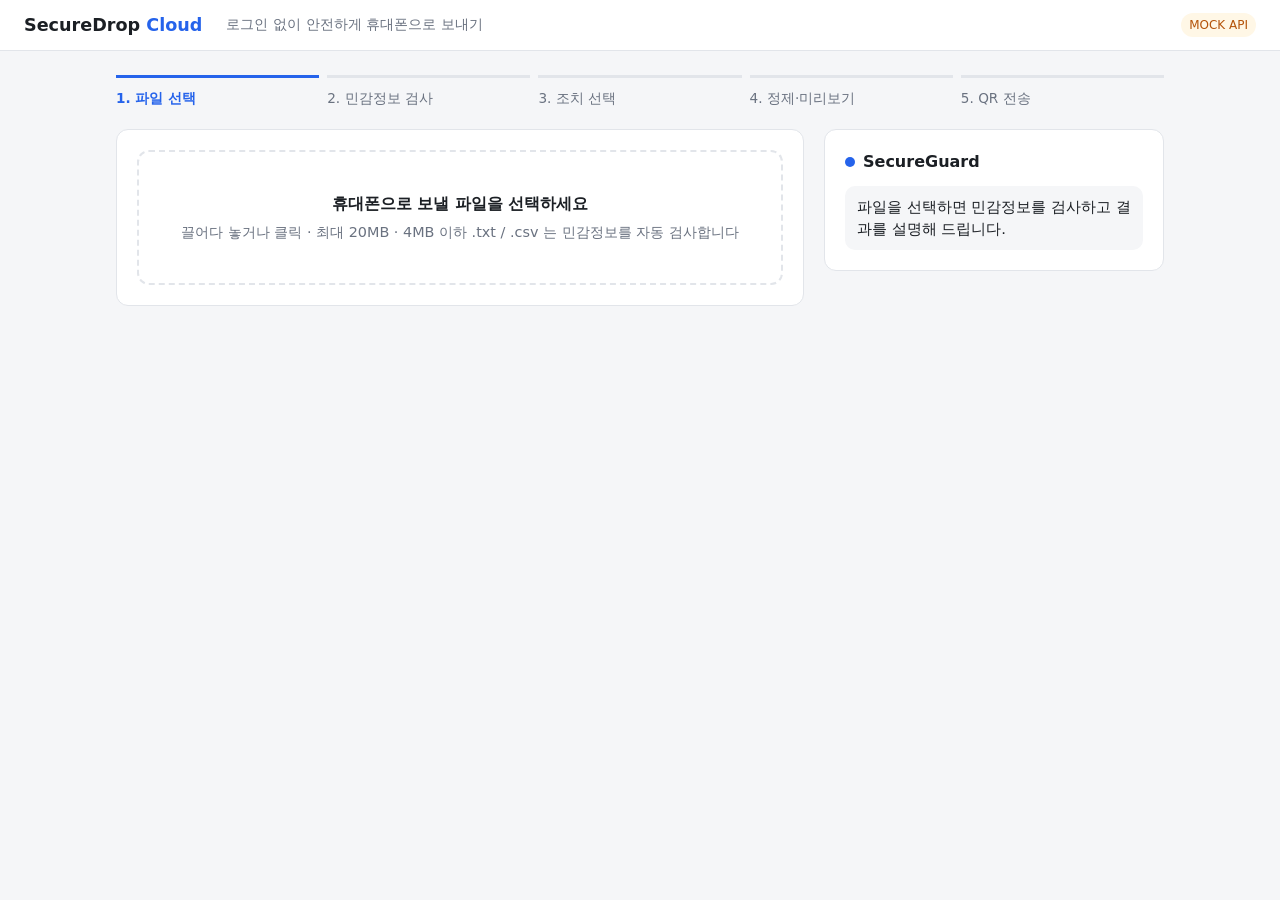
==== frontend/index.html @ 18056f9e "feat: share window.SD_CONFIG with B's admin console - Add frontend/config.js that sets window.SD_CON" ====
<!doctype html>
<html lang="ko">
<head>
  <meta charset="utf-8">
  <meta name="viewport" content="width=device-width, initial-scale=1">
  <title>SecureDrop Cloud</title>
  <link rel="stylesheet" href="css/style.css">
</head>
<body>
  <header class="topbar">
    <div class="brand">SecureDrop <span>Cloud</span></div>
    <span class="topbar-sub">로그인 없이 안전하게 휴대폰으로 보내기</span>
    <span id="api-mode" class="badge" title="URL에 ?api=real 또는 ?api=mock 으로 전환"></span>
  </header>

  <main>
    <ol class="steps" id="steps">
      <li data-step="1">파일 선택</li>
      <li data-step="2">민감정보 검사</li>
      <li data-step="3">조치 선택</li>
      <li data-step="4">정제·미리보기</li>
      <li data-step="5">QR 전송</li>
    </ol>

    <div class="layout">
      <div class="col-main">
        <!-- STEP 1: 파일 선택 -->
        <div class="card">
          <label id="dropzone" class="dropzone" for="file-input">
            <input type="file" id="file-input" hidden>
            <strong>휴대폰으로 보낼 파일을 선택하세요</strong>
            <span class="muted">끌어다 놓거나 클릭 · 최대 20MB · 4MB 이하 .txt / .csv 는 민감정보를 자동 검사합니다</span>
          </label>
          <div id="file-info" class="file-info" hidden>
            <div>
              <div id="file-name" class="file-name"></div>
              <div id="file-meta" class="muted"></div>
            </div>
            <button id="btn-reset" class="btn btn-ghost" type="button">다른 파일</button>
          </div>
        </div>

        <!-- STEP 2: 검사 결과 -->
        <div id="scan-card" class="card" hidden>
          <h2>민감정보 검사</h2>
          <div id="scan-status" class="status" aria-live="polite"></div>
          <ul id="scan-findings" class="findings"></ul>
        </div>

        <!-- 전송 옵션 -->
        <div id="send-card" class="card" hidden>
          <h2>전송</h2>
          <div class="field">
            <label for="expires">링크 만료 시간</label>
            <select id="expires"></select>
          </div>
          <label id="confirm-row" class="confirm" hidden>
            <input type="checkbox" id="confirm-check">
            <span id="confirm-text"></span>
          </label>
          <div id="send-progress" class="progress" hidden>
            <div class="progress-track"><div id="progress-bar" class="progress-bar"></div></div>
            <div id="progress-label" class="muted" aria-live="polite"></div>
          </div>
          <div class="actions">
            <button id="btn-send" class="btn btn-primary" type="button" disabled>QR 코드 만들기</button>
          </div>
          <div id="send-error" class="error" role="alert" hidden></div>
        </div>

        <!-- STEP 5: QR 결과 -->
        <div id="qr-card" class="card qr-card" hidden>
          <h2>휴대폰으로 스캔하세요</h2>
          <img id="qr-img" alt="다운로드 페이지 QR 코드" width="220" height="220">
          <div class="qr-meta">
            <div>만료까지 <strong id="qr-countdown">--:--</strong></div>
            <div class="muted" id="qr-status"></div>
          </div>
          <div class="actions">
            <button id="btn-copy" class="btn btn-ghost" type="button">링크 복사</button>
            <button id="btn-refresh" class="btn btn-ghost" type="button">상태 확인</button>
            <button id="btn-revoke" class="btn btn-danger" type="button">링크 폐기</button>
            <button id="btn-new" class="btn btn-ghost" type="button">새 파일 보내기</button>
          </div>
          <p class="muted small">이 탭을 닫으면 링크를 직접 폐기할 수 없습니다. 링크는 만료 시간이 지나면 자동으로 막힙니다.</p>
        </div>
      </div>

      <!-- SecureGuard 패널 (여정 3, Day 3에 정제 연결) -->
      <aside class="col-side">
        <div class="card guard">
          <div class="guard-head">
            <span class="guard-dot"></span> SecureGuard
          </div>
          <div id="guard-messages" class="guard-messages">
            <p class="bubble">파일을 선택하면 민감정보를 검사하고 결과를 설명해 드립니다.</p>
          </div>
          <div id="guard-buttons" class="guard-buttons"></div>
        </div>
      </aside>
    </div>
  </main>

  <div id="toast" class="toast" role="status" hidden></div>

  <script src="config.js" defer></script>
  <script type="module" src="js/main.js"></script>
</body>
</html>
---- frontend/css/style.css ----
:root {
  --bg: #f5f6f8;
  --card: #ffffff;
  --text: #1b1f24;
  --muted: #6a7280;
  --line: #e2e5ea;
  --primary: #2563eb;
  --primary-ink: #ffffff;
  --ok: #15803d;
  --ok-bg: #ecfdf3;
  --warn: #b45309;
  --warn-bg: #fff7e6;
  --danger: #c0262d;
  --danger-bg: #fef1f1;
  --radius: 12px;
}

* { box-sizing: border-box; }
html, body { margin: 0; }
body {
  font-family: "Pretendard", "Apple SD Gothic Neo", "Malgun Gothic", system-ui, sans-serif;
  background: var(--bg);
  color: var(--text);
  line-height: 1.5;
}
[hidden] { display: none !important; }
h2 { font-size: 1.05rem; margin: 0 0 12px; }
.muted { color: var(--muted); font-size: 0.9rem; }
.small { font-size: 0.8rem; margin: 12px 0 0; }
.center { text-align: center; padding: 24px 0; }

/* ---------- 상단 바 ---------- */
.topbar {
  display: flex; align-items: center; gap: 24px;
  padding: 12px 24px; background: var(--card); border-bottom: 1px solid var(--line);
}
.brand { font-weight: 700; font-size: 1.1rem; }
.brand span { color: var(--primary); }
.topbar-sub { flex: 1; color: var(--muted); font-size: 0.9rem; }
.badge {
  font-size: 0.75rem; padding: 3px 8px; border-radius: 999px;
  background: var(--ok-bg); color: var(--ok); white-space: nowrap;
}
.badge-mock { background: var(--warn-bg); color: var(--warn); }

main { max-width: 1080px; margin: 0 auto; padding: 24px 16px 48px; }

/* ---------- 단계 표시 ---------- */
.steps {
  display: flex; list-style: none; padding: 0; margin: 0 0 20px; gap: 8px;
  counter-reset: step;
}
.steps li {
  flex: 1; counter-increment: step; font-size: 0.85rem; color: var(--muted);
  padding-top: 10px; border-top: 3px solid var(--line);
}
.steps li::before { content: counter(step) ". "; }
.steps li.is-done { border-color: var(--ok); color: var(--text); }
.steps li.is-current { border-color: var(--primary); color: var(--primary); font-weight: 600; }

/* ---------- 레이아웃 ---------- */
.layout { display: grid; grid-template-columns: minmax(0, 1fr) 340px; gap: 20px; align-items: start; }
.col-main { display: flex; flex-direction: column; gap: 16px; }
.card {
  background: var(--card); border: 1px solid var(--line); border-radius: var(--radius); padding: 20px;
}
.row-between { display: flex; justify-content: space-between; align-items: center; }

/* ---------- 파일 선택 ---------- */
.dropzone {
  display: flex; flex-direction: column; align-items: center; gap: 6px; text-align: center;
  padding: 40px 16px; border: 2px dashed var(--line); border-radius: var(--radius); cursor: pointer;
  transition: border-color 0.15s, background 0.15s;
}
.dropzone:hover, .dropzone.is-over { border-color: var(--primary); background: #f0f5ff; }
.file-info { display: flex; justify-content: space-between; align-items: center; gap: 12px; }
.file-name { font-weight: 600; word-break: break-all; }

/* ---------- 검사 결과 ---------- */
.status { padding: 12px 14px; border-radius: 8px; background: var(--bg); }
.status.is-loading::before {
  content: ""; display: inline-block; width: 12px; height: 12px; margin-right: 8px; vertical-align: -1px;
  border: 2px solid var(--line); border-top-color: var(--primary); border-radius: 50%;
  animation: spin 0.8s linear infinite;
}
.status.is-ok { background: var(--ok-bg); color: var(--ok); }
.status.is-warn { background: var(--warn-bg); color: var(--warn); }
.status.is-danger { background: var(--danger-bg); color: var(--danger); }
@keyframes spin { to { transform: rotate(360deg); } }

.findings { list-style: none; padding: 0; margin: 12px 0 0; }
.findings li {
  display: flex; justify-content: space-between; padding: 8px 2px; border-bottom: 1px solid var(--line);
}
.findings li:last-child { border-bottom: 0; }
.findings strong { color: var(--danger); }

/* ---------- 전송 ---------- */
.field { display: flex; align-items: center; gap: 12px; margin-bottom: 12px; }
.field select { font: inherit; padding: 6px 10px; border: 1px solid var(--line); border-radius: 8px; }
.confirm {
  display: flex; gap: 10px; align-items: flex-start; padding: 12px; margin-bottom: 12px;
  background: var(--warn-bg); border-radius: 8px; font-size: 0.92rem; cursor: pointer;
}
.confirm input { margin-top: 4px; }
.actions { display: flex; gap: 8px; flex-wrap: wrap; }
.error { margin-top: 12px; color: var(--danger); font-size: 0.92rem; }

.btn {
  font: inherit; border-radius: 8px; padding: 9px 16px; cursor: pointer;
  border: 1px solid var(--line); background: var(--card); color: var(--text);
}
.btn:disabled { opacity: 0.45; cursor: not-allowed; }
.btn-sm { padding: 6px 12px; font-size: 0.88rem; }
.btn-primary { background: var(--primary); border-color: var(--primary); color: var(--primary-ink); }
.btn-danger { color: var(--danger); border-color: #f3c4c6; }
.btn-ghost:hover:not(:disabled) { background: var(--bg); }

/* ---------- QR ---------- */
.qr-card { text-align: center; }
.qr-card img { border: 1px solid var(--line); border-radius: 8px; image-rendering: pixelated; }
.qr-card img.is-dead { opacity: 0.2; filter: grayscale(1); }
.qr-meta { margin: 12px 0 16px; }
.qr-meta strong { font-variant-numeric: tabular-nums; font-size: 1.2rem; }
.qr-card .actions { justify-content: center; }

/* ---------- SecureGuard ---------- */
.col-side { position: sticky; top: 16px; }
.guard-head { display: flex; align-items: center; gap: 8px; font-weight: 700; margin-bottom: 12px; }
.guard-dot { width: 10px; height: 10px; border-radius: 50%; background: var(--primary); }
.guard-messages { display: flex; flex-direction: column; gap: 8px; max-height: 360px; overflow-y: auto; }
.bubble {
  margin: 0; padding: 10px 12px; border-radius: 10px; background: var(--bg); font-size: 0.92rem;
}
.bubble-ok { background: var(--ok-bg); }
.bubble-warn { background: var(--warn-bg); }
.bubble-danger { background: var(--danger-bg); }
.guard-buttons { display: flex; flex-wrap: wrap; gap: 6px; margin-top: 12px; }
.guard-buttons:empty { display: none; }

/* ---------- 토스트 ---------- */
.toast {
  position: fixed; left: 50%; bottom: 24px; transform: translateX(-50%);
  background: #1b1f24; color: #fff; padding: 10px 18px; border-radius: 999px; font-size: 0.92rem;
  max-width: calc(100% - 32px);
}

/* ---------- 업로드 진행률 ---------- */
.progress { margin-bottom: 12px; }
.progress-track { height: 8px; background: var(--bg); border-radius: 999px; overflow: hidden; margin-bottom: 6px; }
.progress-bar { height: 100%; width: 0; background: var(--primary); transition: width 0.15s; }

/* ---------- 다운로드 페이지 (휴대폰) ---------- */
.dl-main { max-width: 480px; padding: 32px 16px; display: flex; flex-direction: column; gap: 16px; }
.dl-brand { text-align: center; }
.dl-title { font-size: 1.2rem; margin: 0 0 6px; }
.dl-files { list-style: none; padding: 0; margin: 16px 0 0; }
.dl-files li {
  display: flex; justify-content: space-between; align-items: center; gap: 12px;
  padding: 12px 0; border-top: 1px solid var(--line);
}
.dl-files .btn { flex-shrink: 0; }
.dl-badge { align-self: center; }

@media (max-width: 820px) {
  .layout { grid-template-columns: 1fr; }
  .col-side { position: static; }
  .steps li { font-size: 0.72rem; }
  .topbar { gap: 12px; padding: 12px 16px; }
  .topbar-sub { display: none; }
  .topbar .brand { flex: 1; }
}
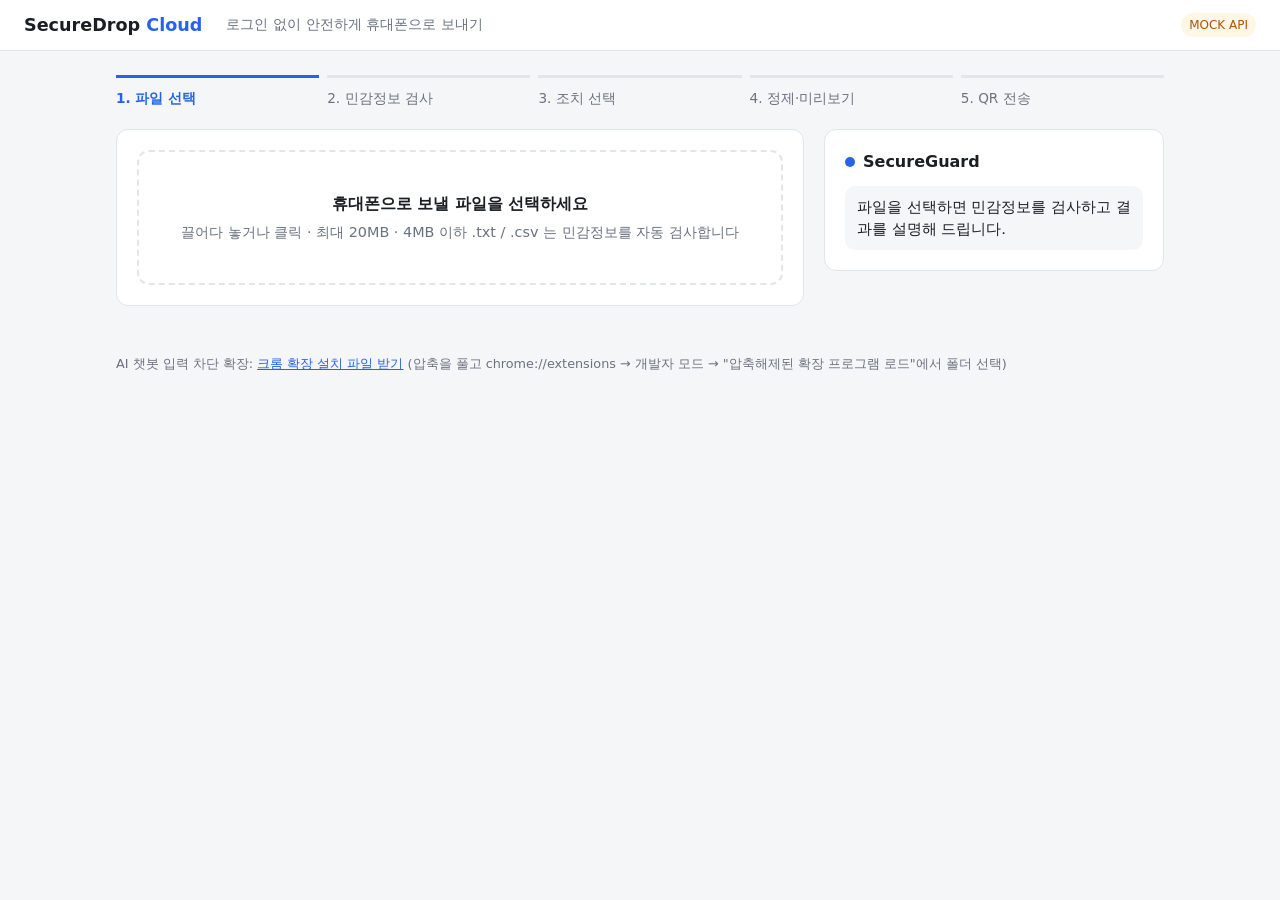
==== commit 6a4b0772: "feat: serve extension ZIP, add deployed C-flow verification and C role doc - backend/infra/extension" ====
--- a/frontend/index.html
+++ b/frontend/index.html
@@ -47,6 +47,30 @@
           <ul id="scan-findings" class="findings"></ul>
         </div>
 
+        <!-- STEP 3: 정제 방법 선택 -->
+        <div id="sanitize-card" class="card" hidden>
+          <h2>정제 방법 선택</h2>
+          <p class="muted">원본은 변경하지 않고 별도 처리본을 만든 뒤 다시 검사합니다.</p>
+          <ul id="sanitize-types" class="type-choices"></ul>
+          <div class="actions">
+            <button id="btn-sanitize" class="btn btn-primary" type="button">처리본 만들기</button>
+            <button id="btn-sanitize-cancel" class="btn btn-ghost" type="button">원본으로 돌아가기</button>
+          </div>
+          <div id="sanitize-error" class="error" role="alert" hidden></div>
+        </div>
+
+        <!-- STEP 4: 처리본 미리보기 -->
+        <div id="preview-card" class="card" hidden>
+          <div class="row-between">
+            <h2>처리본 미리보기</h2>
+            <button id="btn-resanitize" class="btn btn-ghost btn-sm" type="button">다시 선택</button>
+          </div>
+          <div id="recheck-status" class="status" aria-live="polite"></div>
+          <ul id="recheck-findings" class="findings"></ul>
+          <pre id="preview-text" class="preview"></pre>
+          <p class="muted small">상위 20행만 표시합니다. 정규식으로 찾을 수 있는 유형만 처리되므로, 문맥상 개인정보가 남아 있지 않은지 직접 확인하세요.</p>
+        </div>
+
         <!-- 전송 옵션 -->
         <div id="send-card" class="card" hidden>
           <h2>전송</h2>
@@ -54,6 +78,11 @@
             <label for="expires">링크 만료 시간</label>
             <select id="expires"></select>
           </div>
+          <label id="encrypt-row" class="confirm">
+            <input type="checkbox" id="encrypt-check">
+            <span>브라우저에서 암호화해서 보내기 (AES-256-GCM)<br>
+              <small class="muted">S3에는 암호문만 저장됩니다. 키는 링크·QR의 <code>#k=</code> 뒤에만 들어 있어 서버로 전송되지 않으며, QR을 가진 사람은 파일을 열 수 있습니다. 민감정보 검사 단계에서는 서버가 평문을 봅니다.</small></span>
+          </label>
           <label id="confirm-row" class="confirm" hidden>
             <input type="checkbox" id="confirm-check">
             <span id="confirm-text"></span>
@@ -82,6 +111,7 @@
             <button id="btn-revoke" class="btn btn-danger" type="button">링크 폐기</button>
             <button id="btn-new" class="btn btn-ghost" type="button">새 파일 보내기</button>
           </div>
+          <p id="qr-e2ee-note" class="muted small" hidden>🔒 브라우저 암호화됨 — 링크 끝의 <code>#k=</code> 키가 있어야 열립니다. 링크를 복사할 때 키까지 함께 복사됩니다.</p>
           <p class="muted small">이 탭을 닫으면 링크를 직접 폐기할 수 없습니다. 링크는 만료 시간이 지나면 자동으로 막힙니다.</p>
         </div>
       </div>
@@ -96,10 +126,22 @@
             <p class="bubble">파일을 선택하면 민감정보를 검사하고 결과를 설명해 드립니다.</p>
           </div>
           <div id="guard-buttons" class="guard-buttons"></div>
+          <form id="guard-form" class="guard-form" hidden>
+            <label for="guard-input" class="sr-only">SecureGuard에게 요청하기</label>
+            <input id="guard-input" type="text" maxlength="2000" autocomplete="off"
+                   placeholder="예: 주민등록번호만 가리고 보내줘">
+            <button id="guard-send" class="btn btn-primary btn-sm" type="submit">보내기</button>
+          </form>
         </div>
       </aside>
     </div>
   </main>
+
+  <footer class="site-footer muted small">
+    AI 챗봇 입력 차단 확장:
+    <a href="download/securedrop-extension.zip" download>크롬 확장 설치 파일 받기</a>
+    (압축을 풀고 chrome://extensions → 개발자 모드 → "압축해제된 확장 프로그램 로드"에서 폴더 선택)
+  </footer>
 
   <div id="toast" class="toast" role="status" hidden></div>
 
--- a/frontend/css/style.css
+++ b/frontend/css/style.css
@@ -39,7 +39,8 @@
 .topbar-sub { flex: 1; color: var(--muted); font-size: 0.9rem; }
 .badge {
   font-size: 0.75rem; padding: 3px 8px; border-radius: 999px;
-  background: var(--ok-bg); color: var(--ok); white-space: nowrap;
+  background: var(--ok-bg); color: var(--ok); max-width: 100%;
+  overflow-wrap: anywhere;
 }
 .badge-mock { background: var(--warn-bg); color: var(--warn); }
 
@@ -137,12 +138,35 @@
 .bubble-danger { background: var(--danger-bg); }
 .guard-buttons { display: flex; flex-wrap: wrap; gap: 6px; margin-top: 12px; }
 .guard-buttons:empty { display: none; }
+.bubble-user { align-self: flex-end; background: var(--primary); color: var(--primary-ink); max-width: 85%; }
+.guard-form { display: flex; gap: 6px; margin-top: 12px; }
+.guard-form input {
+  flex: 1; min-width: 0; font: inherit; font-size: 0.92rem;
+  padding: 7px 10px; border: 1px solid var(--line); border-radius: 8px;
+}
+.sr-only { position: absolute; width: 1px; height: 1px; overflow: hidden; clip: rect(0 0 0 0); white-space: nowrap; }
+
+.site-footer { max-width: 1080px; margin: 0 auto; padding: 0 16px 32px; }
+.site-footer a { color: var(--primary); }
 
 /* ---------- 토스트 ---------- */
 .toast {
   position: fixed; left: 50%; bottom: 24px; transform: translateX(-50%);
   background: #1b1f24; color: #fff; padding: 10px 18px; border-radius: 999px; font-size: 0.92rem;
   max-width: calc(100% - 32px);
+}
+
+/* ---------- 정제 ---------- */
+.type-choices { list-style: none; padding: 0; margin: 12px 0 16px; }
+.type-choices li {
+  display: flex; justify-content: space-between; align-items: center; gap: 12px; flex-wrap: wrap;
+  padding: 10px 2px; border-bottom: 1px solid var(--line);
+}
+.type-choices select { font: inherit; padding: 6px 10px; border: 1px solid var(--line); border-radius: 8px; max-width: 100%; }
+.preview {
+  margin: 12px 0 0; padding: 12px; background: var(--bg); border-radius: 8px;
+  font-family: ui-monospace, "D2Coding", Consolas, monospace; font-size: 0.85rem;
+  max-height: 320px; overflow: auto; white-space: pre;
 }
 
 /* ---------- 업로드 진행률 ---------- */
@@ -166,7 +190,7 @@
   .layout { grid-template-columns: 1fr; }
   .col-side { position: static; }
   .steps li { font-size: 0.72rem; }
-  .topbar { gap: 12px; padding: 12px 16px; }
+  .topbar { gap: 12px; padding: 12px 16px; flex-wrap: wrap; }
   .topbar-sub { display: none; }
   .topbar .brand { flex: 1; }
 }
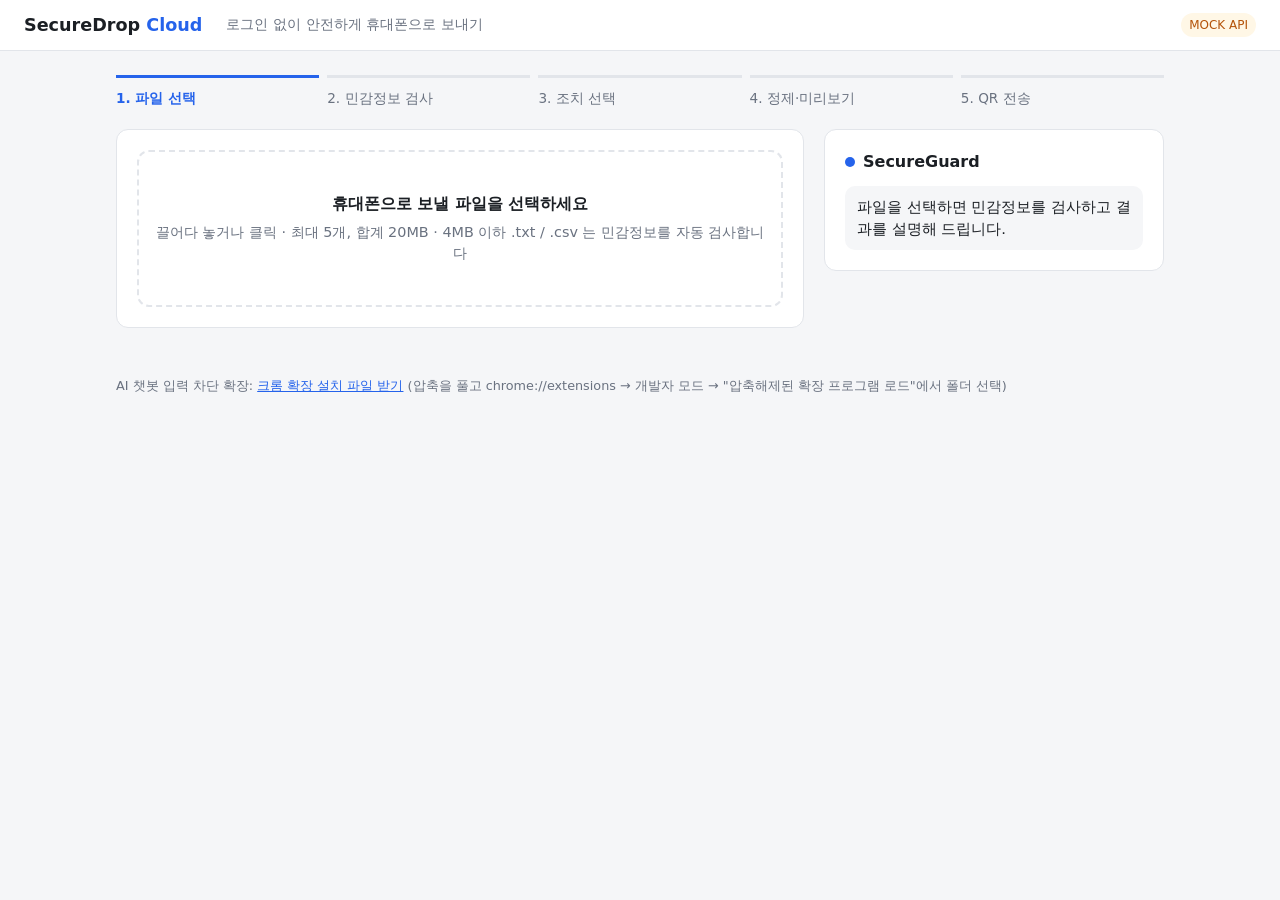
==== commit b6a6602c: "feat(frontend): support multi-file transfers Up to 5 files / 20MB per transfer in the web UI: per-fi" ====
--- a/frontend/index.html
+++ b/frontend/index.html
@@ -26,18 +26,18 @@
       <div class="col-main">
         <!-- STEP 1: 파일 선택 -->
         <div class="card">
+          <div id="file-info" hidden>
+            <div class="row-between">
+              <div id="file-summary" class="muted"></div>
+              <button id="btn-reset" class="btn btn-ghost btn-sm" type="button">모두 지우기</button>
+            </div>
+            <ul id="file-list" class="file-list"></ul>
+          </div>
           <label id="dropzone" class="dropzone" for="file-input">
-            <input type="file" id="file-input" hidden>
-            <strong>휴대폰으로 보낼 파일을 선택하세요</strong>
-            <span class="muted">끌어다 놓거나 클릭 · 최대 20MB · 4MB 이하 .txt / .csv 는 민감정보를 자동 검사합니다</span>
+            <input type="file" id="file-input" multiple hidden>
+            <strong id="dropzone-title">휴대폰으로 보낼 파일을 선택하세요</strong>
+            <span id="dropzone-hint" class="muted">끌어다 놓거나 클릭 · 최대 5개, 합계 20MB · 4MB 이하 .txt / .csv 는 민감정보를 자동 검사합니다</span>
           </label>
-          <div id="file-info" class="file-info" hidden>
-            <div>
-              <div id="file-name" class="file-name"></div>
-              <div id="file-meta" class="muted"></div>
-            </div>
-            <button id="btn-reset" class="btn btn-ghost" type="button">다른 파일</button>
-          </div>
         </div>
 
         <!-- STEP 2: 검사 결과 -->
@@ -83,6 +83,7 @@
             <span>브라우저에서 암호화해서 보내기 (AES-256-GCM)<br>
               <small class="muted">S3에는 암호문만 저장됩니다. 키는 링크·QR의 <code>#k=</code> 뒤에만 들어 있어 서버로 전송되지 않으며, QR을 가진 사람은 파일을 열 수 있습니다. 민감정보 검사 단계에서는 서버가 평문을 봅니다.</small></span>
           </label>
+          <p id="encrypt-note" class="muted small" hidden>검사 대상 형식(.txt, .csv)은 검사 결과 검증을 위해 종단간 암호화를 사용할 수 없습니다. 하나라도 포함되면 이 전송 전체에서 꺼집니다.</p>
           <label id="confirm-row" class="confirm" hidden>
             <input type="checkbox" id="confirm-check">
             <span id="confirm-text"></span>
@@ -94,6 +95,7 @@
           <div class="actions">
             <button id="btn-send" class="btn btn-primary" type="button" disabled>QR 코드 만들기</button>
           </div>
+          <p id="send-hint" class="muted small" hidden></p>
           <div id="send-error" class="error" role="alert" hidden></div>
         </div>
 
--- a/frontend/css/style.css
+++ b/frontend/css/style.css
@@ -74,8 +74,24 @@
   transition: border-color 0.15s, background 0.15s;
 }
 .dropzone:hover, .dropzone.is-over { border-color: var(--primary); background: #f0f5ff; }
-.file-info { display: flex; justify-content: space-between; align-items: center; gap: 12px; }
+.dropzone.is-compact { padding: 14px 16px; margin-top: 12px; }
 .file-name { font-weight: 600; word-break: break-all; }
+.file-list { list-style: none; padding: 0; margin: 8px 0 0; }
+.file-item {
+  display: flex; align-items: center; gap: 10px; flex-wrap: wrap;
+  padding: 10px 8px; border-top: 1px solid var(--line); border-radius: 8px;
+}
+.file-item:first-child { border-top: 0; }
+.file-item.is-focus { background: #f0f5ff; }
+.file-item-main { flex: 1; min-width: 160px; }
+.file-item-actions { display: flex; gap: 6px; flex-wrap: wrap; }
+.file-badge {
+  font-size: 0.78rem; padding: 3px 9px; border-radius: 999px; white-space: nowrap;
+  background: var(--bg); color: var(--muted);
+}
+.file-badge.is-ok { background: var(--ok-bg); color: var(--ok); }
+.file-badge.is-warn { background: var(--warn-bg); color: var(--warn); }
+.file-badge.is-danger { background: var(--danger-bg); color: var(--danger); }
 
 /* ---------- 검사 결과 ---------- */
 .status { padding: 12px 14px; border-radius: 8px; background: var(--bg); }
